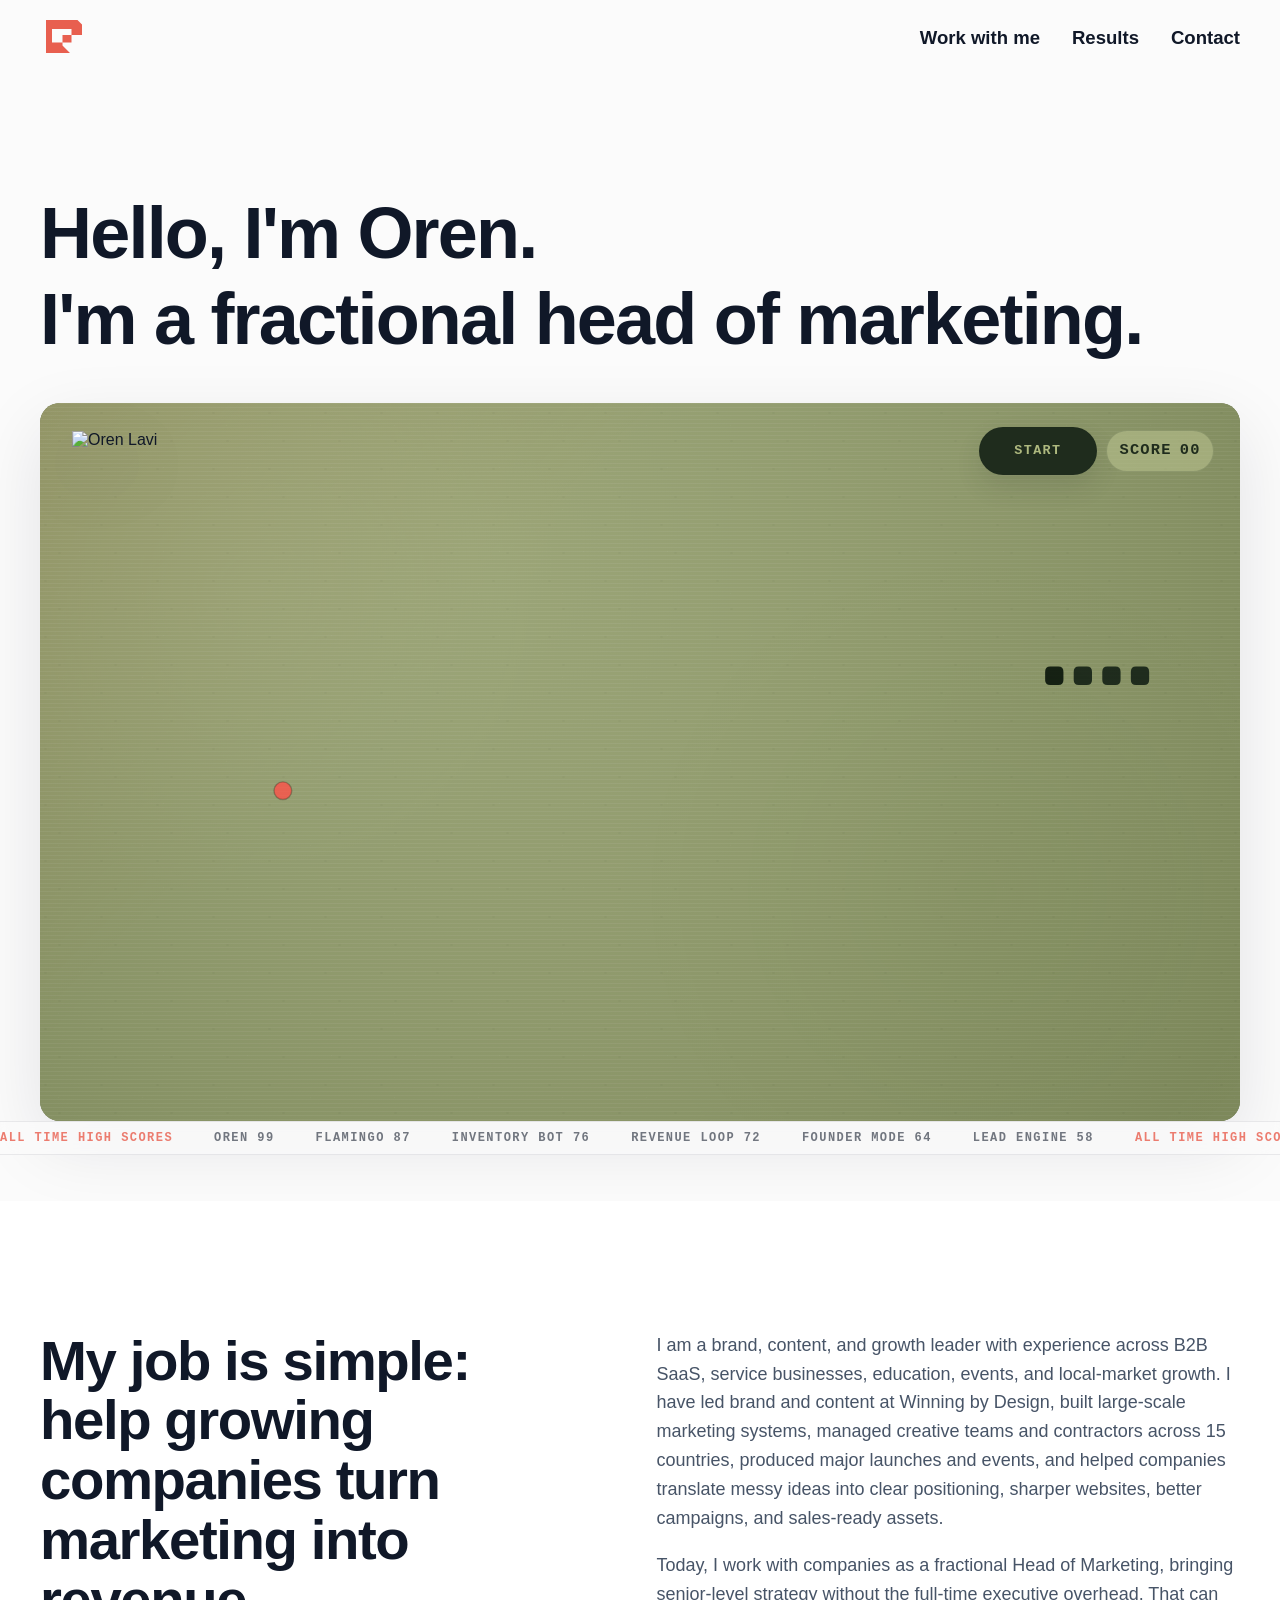
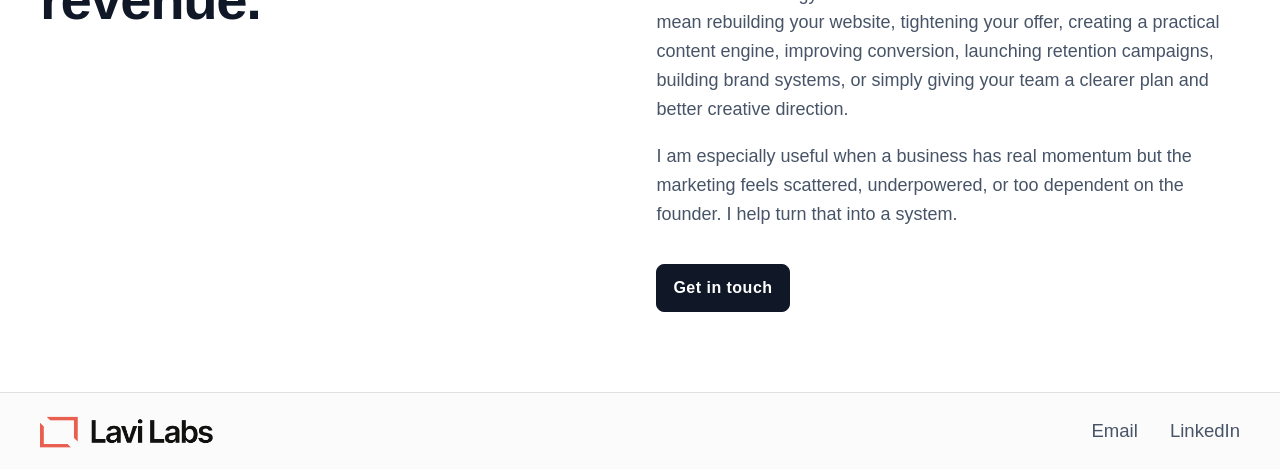
==== index.html @ 935f81b5 "Launch Lavi Labs personal site" ====
<!doctype html>
<html lang="en">
<head>
  <meta charset="utf-8" />
  <meta name="viewport" content="width=device-width, initial-scale=1" />
  <title>Oren Lavi | Lavi Labs</title>
  <meta name="description" content="Fractional Head of Marketing for growing companies that need sharper positioning, better lead generation, useful automation, and senior marketing direction." />
  <meta name="theme-color" content="#fbfbfb" />
  <link rel="icon" href="assets/favicon.svg" type="image/svg+xml" />
  <link rel="preload" as="image" href="assets/lavi-labs-mark.svg" />
  <link rel="preload" as="image" href="assets/oren-portrait-cropped.png" />
  <link rel="stylesheet" href="styles.css" />
</head>
<body>
  <a class="skip-link" href="#main">Skip to main content</a>

  <header class="site-header" aria-label="Site header">
    <a class="brand" href="#top" aria-label="Lavi Labs home">
      <img src="assets/lavi-labs-mark.svg" alt="Lavi Labs" />
    </a>
    <nav class="site-nav" aria-label="Primary navigation">
      <a href="#work">Work with me</a>
      <a href="results.html">Results</a>
      <a href="contact.html">Contact</a>
    </nav>
  </header>

  <main id="main">
    <section class="hero" id="top" aria-labelledby="hero-title">
      <div class="hero-inner">
        <div class="hero-copy">
          <h1 id="hero-title">
            <span>Hello, I'm Oren.</span>
            <span>I'm a fractional head of marketing.</span>
          </h1>
        </div>

        <div class="hero-game-stage" data-hero-snake aria-label="Playable Snake hero background">
          <canvas class="hero-snake-canvas" data-hero-snake-canvas aria-label="Snake game background"></canvas>
          <img class="hero-portrait" src="assets/oren-portrait-cropped.png" alt="Oren Lavi" />
          <canvas class="hero-snake-ghost" data-hero-snake-ghost aria-hidden="true"></canvas>

          <div class="hero-hud">
            <button class="hero-start" type="button" data-hero-snake-start>Start</button>
            <div class="hero-score" aria-live="polite">
              Score <strong data-hero-snake-score>0</strong>
            </div>
          </div>
        </div>
      </div>

      <div class="hero-high-scores" aria-label="All time high scores">
        <div class="hero-high-score-track">
          <span>All time high scores</span>
          <span>Oren 99</span>
          <span>Flamingo 87</span>
          <span>Inventory Bot 76</span>
          <span>Revenue Loop 72</span>
          <span>Founder Mode 64</span>
          <span>Lead Engine 58</span>
          <span>All time high scores</span>
          <span>Oren 99</span>
          <span>Flamingo 87</span>
          <span>Inventory Bot 76</span>
          <span>Revenue Loop 72</span>
          <span>Founder Mode 64</span>
          <span>Lead Engine 58</span>
        </div>
      </div>
    </section>

    <section class="about" id="work" aria-labelledby="about-title">
      <div class="section-inner about-grid">
        <div>
          <h2 id="about-title">My job is simple: help growing companies turn marketing into revenue.</h2>
        </div>
        <div class="about-copy">
          <p>I am a brand, content, and growth leader with experience across B2B SaaS, service businesses, education, events, and local-market growth. I have led brand and content at Winning by Design, built large-scale marketing systems, managed creative teams and contractors across 15 countries, produced major launches and events, and helped companies translate messy ideas into clear positioning, sharper websites, better campaigns, and sales-ready assets.</p>
          <p>Today, I work with companies as a fractional Head of Marketing, bringing senior-level strategy without the full-time executive overhead. That can mean rebuilding your website, tightening your offer, creating a practical content engine, improving conversion, launching retention campaigns, building brand systems, or simply giving your team a clearer plan and better creative direction.</p>
          <p>I am especially useful when a business has real momentum but the marketing feels scattered, underpowered, or too dependent on the founder. I help turn that into a system.</p>
          <a class="button" href="mailto:hello@lavilabs.com">Get in touch</a>
        </div>
      </div>
    </section>
  </main>

  <footer class="site-footer" id="contact">
    <div class="footer-inner">
      <a class="footer-mark" href="#top" aria-label="Back to top">
        <img src="assets/lavi-labs-logo.png" alt="Lavi Labs" />
      </a>
      <nav aria-label="Footer navigation">
        <a href="mailto:hello@lavilabs.com">Email</a>
        <a href="https://www.linkedin.com/" rel="noreferrer">LinkedIn</a>
      </nav>
    </div>
  </footer>

  <script src="snake.js"></script>
</body>
</html>
---- styles.css ----
:root {
  --ink: #101828;
  --muted: #475467;
  --paper: #fbfbfb;
  --white: #ffffff;
  --coral: #e85f4f;
  --line: rgba(16, 24, 40, 0.12);
  --lcd: #8f9a67;
  --lcd-light: #aeb97f;
  --lcd-dark: #1f2c1d;
  --font: Inter, "Avenir Next", "Helvetica Neue", Arial, sans-serif;
  --mono: "JetBrains Mono", "SFMono-Regular", Consolas, monospace;
  --radius: 20px;
  --ease: cubic-bezier(0.16, 1, 0.3, 1);
}

* {
  box-sizing: border-box;
}

html {
  scroll-behavior: smooth;
}

body {
  margin: 0;
  background: var(--paper);
  color: var(--ink);
  font-family: var(--font);
  overflow-x: hidden;
}

img {
  display: block;
  max-width: 100%;
}

a {
  color: inherit;
  text-decoration: none;
}

button {
  font: inherit;
}

a:focus-visible,
button:focus-visible {
  outline: 3px solid var(--coral);
  outline-offset: 4px;
}

.skip-link {
  position: fixed;
  left: 1rem;
  top: 1rem;
  z-index: 99;
  padding: 0.7rem 0.9rem;
  color: var(--white);
  background: var(--ink);
  border-radius: 999px;
  transform: translateY(-160%);
}

.skip-link:focus {
  transform: translateY(0);
}

.site-header,
.footer-inner,
.section-inner,
.hero-inner {
  width: min(1200px, calc(100% - 2rem));
  margin: 0 auto;
}

.site-header {
  position: sticky;
  top: 0;
  z-index: 20;
  display: flex;
  align-items: center;
  justify-content: space-between;
  min-height: 76px;
  padding: 0.9rem 0;
  background: rgba(251, 251, 251, 0.9);
  backdrop-filter: blur(16px);
}

.brand,
.footer-mark {
  display: block;
  width: clamp(138px, 16vw, 174px);
}

.brand {
  width: clamp(34px, 4vw, 48px);
}

.brand img,
.footer-mark img {
  width: 100%;
}

.site-nav,
.site-footer nav {
  display: flex;
  gap: clamp(1rem, 3vw, 2rem);
  align-items: center;
}

.site-nav a,
.site-footer a {
  color: var(--ink);
  font-size: clamp(0.9rem, 1.45vw, 1.2rem);
  font-weight: 650;
  line-height: 1.2;
}

.site-nav a:hover,
.site-footer a:hover {
  color: var(--coral);
}

.hero {
  position: relative;
  min-height: 1124px;
  padding: 44px 0 46px;
  overflow: hidden;
}

.hero-inner {
  position: relative;
  min-height: 1000px;
}

.hero-copy {
  position: relative;
  z-index: 3;
  max-width: 1180px;
  padding-top: clamp(2rem, 5.4vw, 4.9rem);
}

h1,
h2,
h3,
p {
  margin-top: 0;
}

h1 {
  max-width: 1180px;
  margin-bottom: 0;
  color: var(--ink);
  font-size: clamp(3.1rem, 5.75vw, 4.5rem);
  font-weight: 650;
  letter-spacing: -0.025em;
  line-height: 1.2;
}

h1 span {
  display: block;
}

h2 {
  max-width: 800px;
  margin-bottom: 1.5rem;
  color: var(--ink);
  font-size: clamp(2.1rem, 4.4vw, 4.1rem);
  font-weight: 650;
  letter-spacing: -0.025em;
  line-height: 1.06;
}

h3 {
  margin-bottom: 0.7rem;
  color: var(--ink);
  font-size: clamp(1.35rem, 2vw, 1.9rem);
  line-height: 1.08;
}

p {
  color: var(--muted);
  font-size: 1.125rem;
  line-height: 1.6;
}

.hero-game-stage {
  position: absolute;
  left: 0;
  right: 0;
  top: 282px;
  min-height: 718px;
  overflow: hidden;
  border-radius: var(--radius);
  background: var(--lcd);
  box-shadow:
    inset 0 0 0 1px rgba(31, 44, 29, 0.22),
    inset 0 0 48px rgba(31, 44, 29, 0.12),
    0 24px 70px rgba(16, 24, 40, 0.1);
  touch-action: none;
}

.hero-game-stage::before {
  content: "";
  position: absolute;
  inset: 0;
  z-index: 3;
  pointer-events: none;
  background:
    linear-gradient(180deg, rgba(255, 255, 255, 0.045) 1px, transparent 1px),
    radial-gradient(circle at 18% 26%, rgba(255, 255, 255, 0.11), transparent 28%),
    radial-gradient(circle at 78% 68%, rgba(31, 44, 29, 0.1), transparent 34%),
    linear-gradient(135deg, rgba(232, 95, 79, 0.2), transparent 35%);
  background-size: 100% 4px, 100% 100%, 100% 100%, 100% 100%;
  mix-blend-mode: soft-light;
  opacity: 0.78;
}

.hero-snake-canvas,
.hero-snake-ghost {
  position: absolute;
  inset: 0;
  width: 100%;
  height: 100%;
  image-rendering: pixelated;
  image-rendering: crisp-edges;
}

.hero-snake-canvas {
  z-index: 2;
}

.hero-snake-ghost {
  z-index: 5;
  pointer-events: none;
  mix-blend-mode: multiply;
}

.hero-portrait {
  position: absolute;
  left: clamp(-0.4rem, 2.6vw, 2rem);
  bottom: 0;
  z-index: 4;
  width: auto;
  height: min(690px, calc(100% - 28px));
  max-width: min(620px, 51vw);
  object-fit: contain;
  object-position: bottom center;
  filter: drop-shadow(0 24px 40px rgba(16, 24, 40, 0.22));
  pointer-events: none;
}

.hero-hud {
  position: absolute;
  right: clamp(1rem, 2.4vw, 1.6rem);
  top: clamp(1rem, 2.4vw, 1.5rem);
  z-index: 6;
  display: flex;
  align-items: center;
  gap: 0.55rem;
}

.hero-score {
  display: inline-flex;
  align-items: center;
  gap: 0.5rem;
  min-height: 42px;
  padding: 0.58rem 0.8rem;
  color: var(--lcd-dark);
  background: rgba(184, 194, 142, 0.58);
  border: 1px solid rgba(31, 44, 29, 0.18);
  border-radius: 999px;
  font-family: var(--mono);
  font-size: clamp(0.78rem, 1.2vw, 0.96rem);
  font-weight: 800;
  letter-spacing: 0.08em;
  line-height: 1;
  text-transform: uppercase;
}

.hero-score strong {
  min-width: 2ch;
  color: var(--lcd-dark);
  font: inherit;
  text-align: right;
}

.hero-start {
  min-width: 118px;
  min-height: 48px;
  padding: 0.74rem 1.1rem;
  color: var(--lcd-light);
  background: var(--lcd-dark);
  border: 1px solid rgba(31, 44, 29, 0.62);
  border-radius: 999px;
  box-shadow: 0 12px 26px rgba(31, 44, 29, 0.12);
  cursor: pointer;
  font-family: var(--mono);
  font-size: 0.84rem;
  font-weight: 900;
  letter-spacing: 0.1em;
  text-transform: uppercase;
  transition: opacity 160ms var(--ease), transform 160ms var(--ease), background 160ms var(--ease);
}

.hero-start:hover {
  color: var(--lcd-dark);
  background: rgba(255, 255, 255, 0.62);
  transform: translateY(-1px);
}

.hero-game-stage.is-running .hero-start {
  opacity: 0;
  pointer-events: none;
  transform: translateY(6px);
}

.hero-high-scores {
  position: relative;
  z-index: 3;
  left: 50%;
  width: 100vw;
  min-height: 34px;
  overflow: hidden;
  display: flex;
  align-items: center;
  margin-top: 0;
  color: rgba(16, 24, 40, 0.58);
  background: rgba(251, 251, 251, 0.74);
  border-top: 1px solid rgba(16, 24, 40, 0.08);
  border-bottom: 1px solid rgba(16, 24, 40, 0.08);
  transform: translateX(-50%);
  backdrop-filter: blur(12px);
  pointer-events: none;
}

.hero-high-score-track {
  display: flex;
  align-items: center;
  gap: clamp(1.25rem, 3.2vw, 2.7rem);
  width: max-content;
  padding: 0.58rem 0;
  white-space: nowrap;
  animation: high-score-scroll 34s linear infinite;
}

.hero-high-score-track span {
  font-family: var(--mono);
  font-size: clamp(0.62rem, 0.94vw, 0.76rem);
  font-weight: 800;
  letter-spacing: 0.12em;
  line-height: 1;
  text-transform: uppercase;
}

.hero-high-score-track span:first-child,
.hero-high-score-track span:nth-child(8) {
  color: rgba(232, 95, 79, 0.82);
}

@keyframes high-score-scroll {
  from {
    transform: translateX(0);
  }

  to {
    transform: translateX(-50%);
  }
}

.about {
  padding: 130px 0 80px;
  background: var(--white);
}

.about-grid {
  display: grid;
  grid-template-columns: minmax(0, 0.65fr) minmax(360px, 0.72fr);
  gap: clamp(2rem, 7vw, 6rem);
  align-items: start;
}

.kicker {
  margin-bottom: 0.8rem;
  color: var(--coral);
  font-family: var(--mono);
  font-size: 0.78rem;
  font-weight: 800;
  letter-spacing: 0.12em;
  line-height: 1.3;
  text-transform: uppercase;
}

.about-copy {
  max-width: 680px;
}

.about-copy p {
  margin-bottom: 1.15rem;
}

.button {
  display: inline-flex;
  align-items: center;
  justify-content: center;
  min-height: 48px;
  margin-top: 1.1rem;
  padding: 0.78rem 1rem;
  color: var(--white);
  background: var(--ink);
  border: 1px solid var(--ink);
  border-radius: 8px;
  font-weight: 650;
  letter-spacing: 0.03em;
  transition: transform 180ms var(--ease), background 180ms var(--ease);
}

.button:hover {
  background: var(--coral);
  transform: translateY(-2px);
}

.contact-page {
  min-height: calc(100svh - 122px);
  padding: clamp(5.5rem, 8.5vw, 8.4rem) 0 clamp(5rem, 8vw, 7rem);
  background: var(--paper);
}

.contact-page .section-inner {
  width: min(1870px, calc(100% - clamp(2rem, 7.5vw, 9.5rem)));
}

.contact-page h1 {
  max-width: 1600px;
  margin-bottom: clamp(2.6rem, 6vw, 5rem);
  font-size: clamp(4.2rem, 8vw, 7.1rem);
  line-height: 0.98;
}

.contact-intro {
  max-width: 1580px;
  margin-bottom: clamp(2rem, 4vw, 3.5rem);
}

.contact-intro p {
  max-width: 1580px;
  margin-bottom: 1.2rem;
  color: #344054;
  font-size: clamp(1.14rem, 1.65vw, 1.45rem);
  line-height: 1.52;
}

.contact-intro a {
  display: inline-flex;
  align-items: flex-start;
  margin-top: 0.65rem;
  color: var(--ink);
  border-bottom: 2px solid rgba(16, 24, 40, 0.12);
  font-size: clamp(1.1rem, 1.7vw, 1.45rem);
  font-weight: 650;
  line-height: 1.25;
}

.contact-intro a::before {
  content: "→";
  flex: 0 0 auto;
  margin-right: 0.12rem;
}

.contact-form {
  display: grid;
  gap: clamp(1.5rem, 3vw, 2.1rem);
  width: 100%;
}

.contact-form label {
  display: grid;
  gap: 0.65rem;
}

.contact-form span {
  color: #344054;
  font-size: clamp(1.14rem, 1.55vw, 1.36rem);
  font-weight: 750;
  line-height: 1.2;
}

.contact-form input,
.contact-form textarea {
  width: 100%;
  min-height: 60px;
  padding: 0.8rem 0.9rem;
  color: var(--ink);
  background: rgba(255, 255, 255, 0.68);
  border: 1px solid rgba(16, 24, 40, 0.22);
  border-radius: 0;
  box-shadow: inset 0 1px 0 rgba(16, 24, 40, 0.04);
  font-size: 1.05rem;
}

.contact-form textarea {
  min-height: 140px;
  resize: vertical;
}

.contact-submit {
  justify-self: start;
  min-height: 58px;
  padding: 0.78rem 1.1rem;
  color: var(--white);
  background: var(--coral);
  border: 1px solid var(--coral);
  border-radius: 0;
  cursor: pointer;
  font-size: clamp(1.1rem, 1.55vw, 1.35rem);
  font-weight: 650;
  line-height: 1;
  transition: background 180ms var(--ease), transform 180ms var(--ease);
}

.contact-submit:hover {
  background: var(--ink);
  border-color: var(--ink);
  transform: translateY(-1px);
}

.results {
  padding: 100px 0 120px;
  background: var(--paper);
}

.results-page {
  min-height: calc(100svh - 122px);
  padding-top: clamp(5rem, 10vw, 8rem);
}

.results-page h1 {
  max-width: 920px;
  margin-bottom: 2.4rem;
}

.result-grid {
  display: grid;
  grid-template-columns: repeat(3, 1fr);
  gap: 1px;
  margin-top: 2.2rem;
  background: var(--line);
  border: 1px solid var(--line);
  border-radius: 14px;
  overflow: hidden;
}

.result-grid article {
  min-height: 260px;
  display: grid;
  align-content: end;
  padding: clamp(1rem, 2.2vw, 1.4rem);
  background: var(--white);
}

.result-grid span {
  margin-bottom: auto;
  color: var(--coral);
  font-family: var(--mono);
  font-size: 0.76rem;
  font-weight: 800;
  letter-spacing: 0.12em;
}

.result-grid p {
  margin-bottom: 0;
  font-size: 1rem;
}

.site-footer {
  padding: 15px 0;
  background: var(--paper);
  border-top: 1px solid var(--line);
}

.footer-inner {
  display: flex;
  min-height: 46px;
  align-items: center;
  justify-content: space-between;
}

.site-footer a {
  color: var(--muted);
  font-weight: 450;
}

@media (max-width: 1080px) {
  .hero {
    min-height: auto;
    padding-bottom: 32px;
  }

  .hero-inner {
    min-height: auto;
    display: grid;
    gap: 2rem;
  }

  .hero-game-stage {
    position: relative;
    top: auto;
    min-height: 760px;
    margin-top: 0.2rem;
  }

  .hero-portrait {
    left: clamp(-2rem, -4vw, -0.6rem);
    height: min(575px, 76%);
    max-width: min(520px, 64vw);
  }

  .hero-high-scores {
    margin-top: 0.8rem;
  }

  .about-grid,
  .result-grid {
    grid-template-columns: 1fr;
  }
}

@media (max-width: 720px) {
  .site-header,
  .footer-inner,
  .section-inner,
  .hero-inner {
    width: min(100% - 1.5rem, 1200px);
  }

  .site-header {
    min-height: 68px;
  }

  .brand {
    width: 36px;
  }

  .footer-mark {
    width: 142px;
  }

  .site-nav {
    gap: 1rem;
  }

  .site-nav a {
    font-size: 0.84rem;
  }

  .site-nav a:nth-child(1) {
    display: none;
  }

  h1 {
    font-size: clamp(2.45rem, 12.6vw, 4rem);
    line-height: 1.05;
  }

  h2 {
    font-size: clamp(2rem, 9.5vw, 3.1rem);
  }

  p {
    font-size: 1rem;
  }

  .hero-copy {
    padding-top: 2rem;
  }

  .hero-game-stage {
    min-height: 690px;
    border-radius: 16px;
    margin-top: 0;
  }

  .hero-portrait {
    left: clamp(-5.5rem, -18vw, -2rem);
    height: min(490px, 71%);
    max-width: 86vw;
  }

  .hero-score {
    min-height: 36px;
    padding: 0.5rem 0.66rem;
    font-size: 0.7rem;
  }

  .hero-start {
    min-width: 86px;
    min-height: 36px;
    padding: 0.58rem 0.7rem;
    font-size: 0.72rem;
  }

  .about {
    padding: 78px 0 60px;
  }

  .contact-page {
    padding: 4.4rem 0 5rem;
  }

  .contact-page h1 {
    margin-bottom: 2.4rem;
    font-size: clamp(3.2rem, 17vw, 4.8rem);
  }

  .contact-form input,
  .contact-form textarea {
    min-height: 54px;
  }

  .results {
    padding: 72px 0 90px;
  }

  .result-grid article {
    min-height: 210px;
  }

  .site-footer nav {
    gap: 1rem;
  }
}
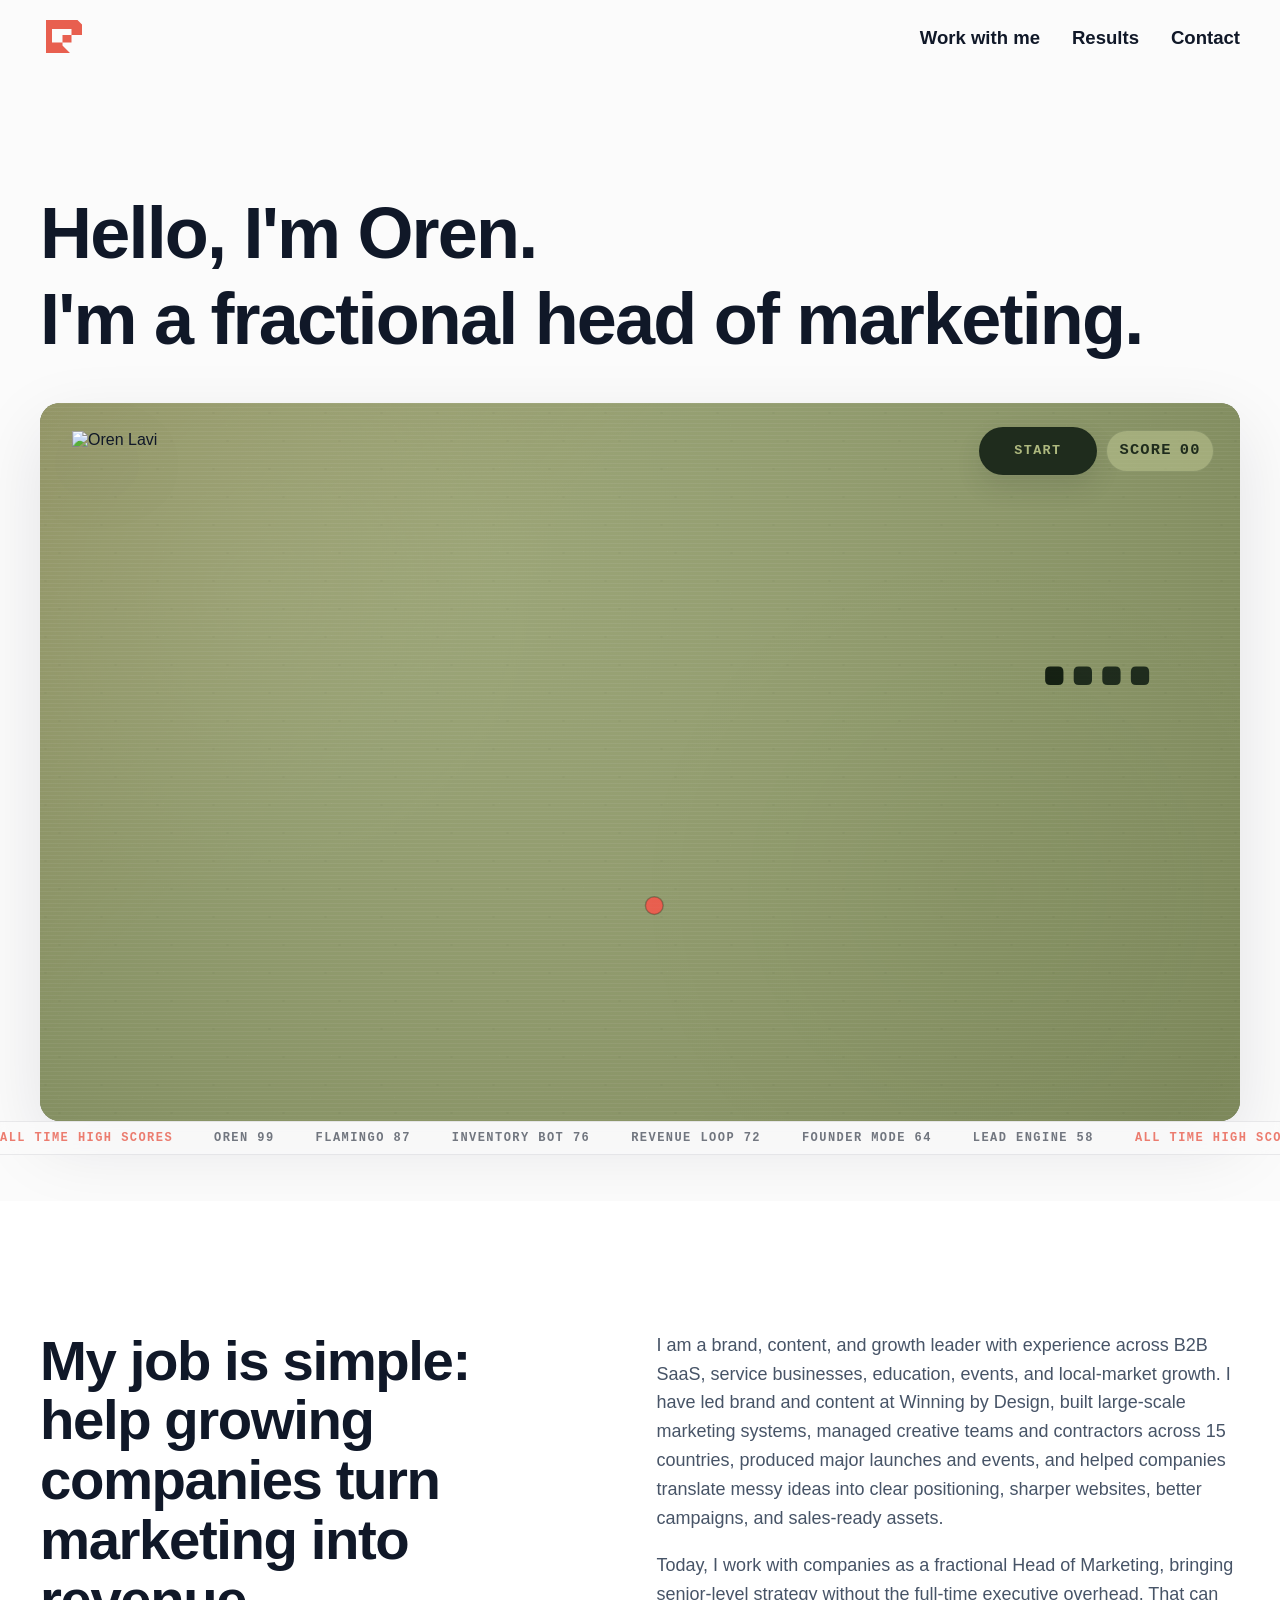
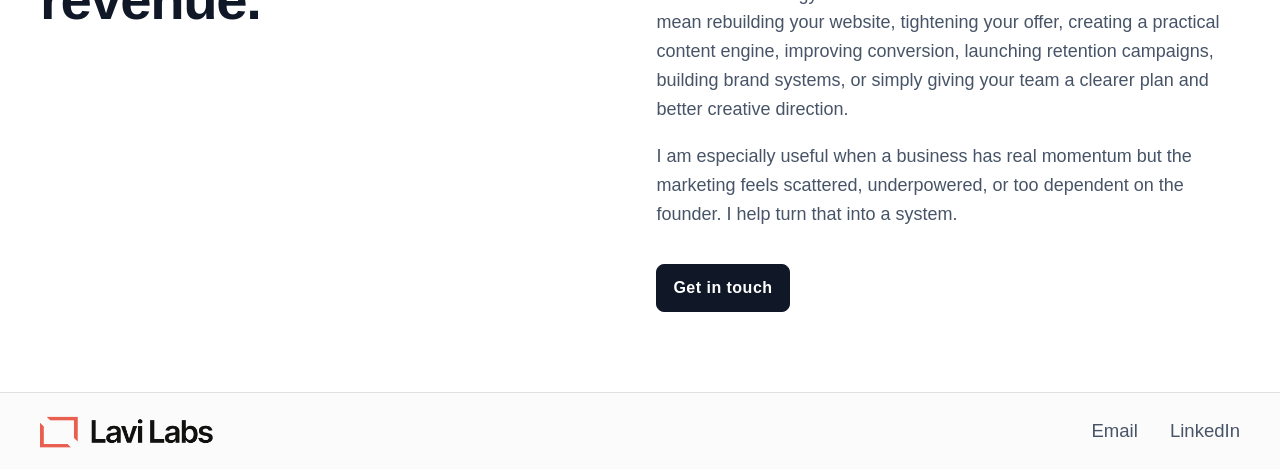
==== commit 5b516bff: "Switch site domain to lavilabs.co" ====
--- a/index.html
+++ b/index.html
@@ -78,7 +78,7 @@
           <p>I am a brand, content, and growth leader with experience across B2B SaaS, service businesses, education, events, and local-market growth. I have led brand and content at Winning by Design, built large-scale marketing systems, managed creative teams and contractors across 15 countries, produced major launches and events, and helped companies translate messy ideas into clear positioning, sharper websites, better campaigns, and sales-ready assets.</p>
           <p>Today, I work with companies as a fractional Head of Marketing, bringing senior-level strategy without the full-time executive overhead. That can mean rebuilding your website, tightening your offer, creating a practical content engine, improving conversion, launching retention campaigns, building brand systems, or simply giving your team a clearer plan and better creative direction.</p>
           <p>I am especially useful when a business has real momentum but the marketing feels scattered, underpowered, or too dependent on the founder. I help turn that into a system.</p>
-          <a class="button" href="mailto:hello@lavilabs.com">Get in touch</a>
+          <a class="button" href="mailto:hello@lavilabs.co">Get in touch</a>
         </div>
       </div>
     </section>
@@ -90,7 +90,7 @@
         <img src="assets/lavi-labs-logo.png" alt="Lavi Labs" />
       </a>
       <nav aria-label="Footer navigation">
-        <a href="mailto:hello@lavilabs.com">Email</a>
+        <a href="mailto:hello@lavilabs.co">Email</a>
         <a href="https://www.linkedin.com/" rel="noreferrer">LinkedIn</a>
       </nav>
     </div>
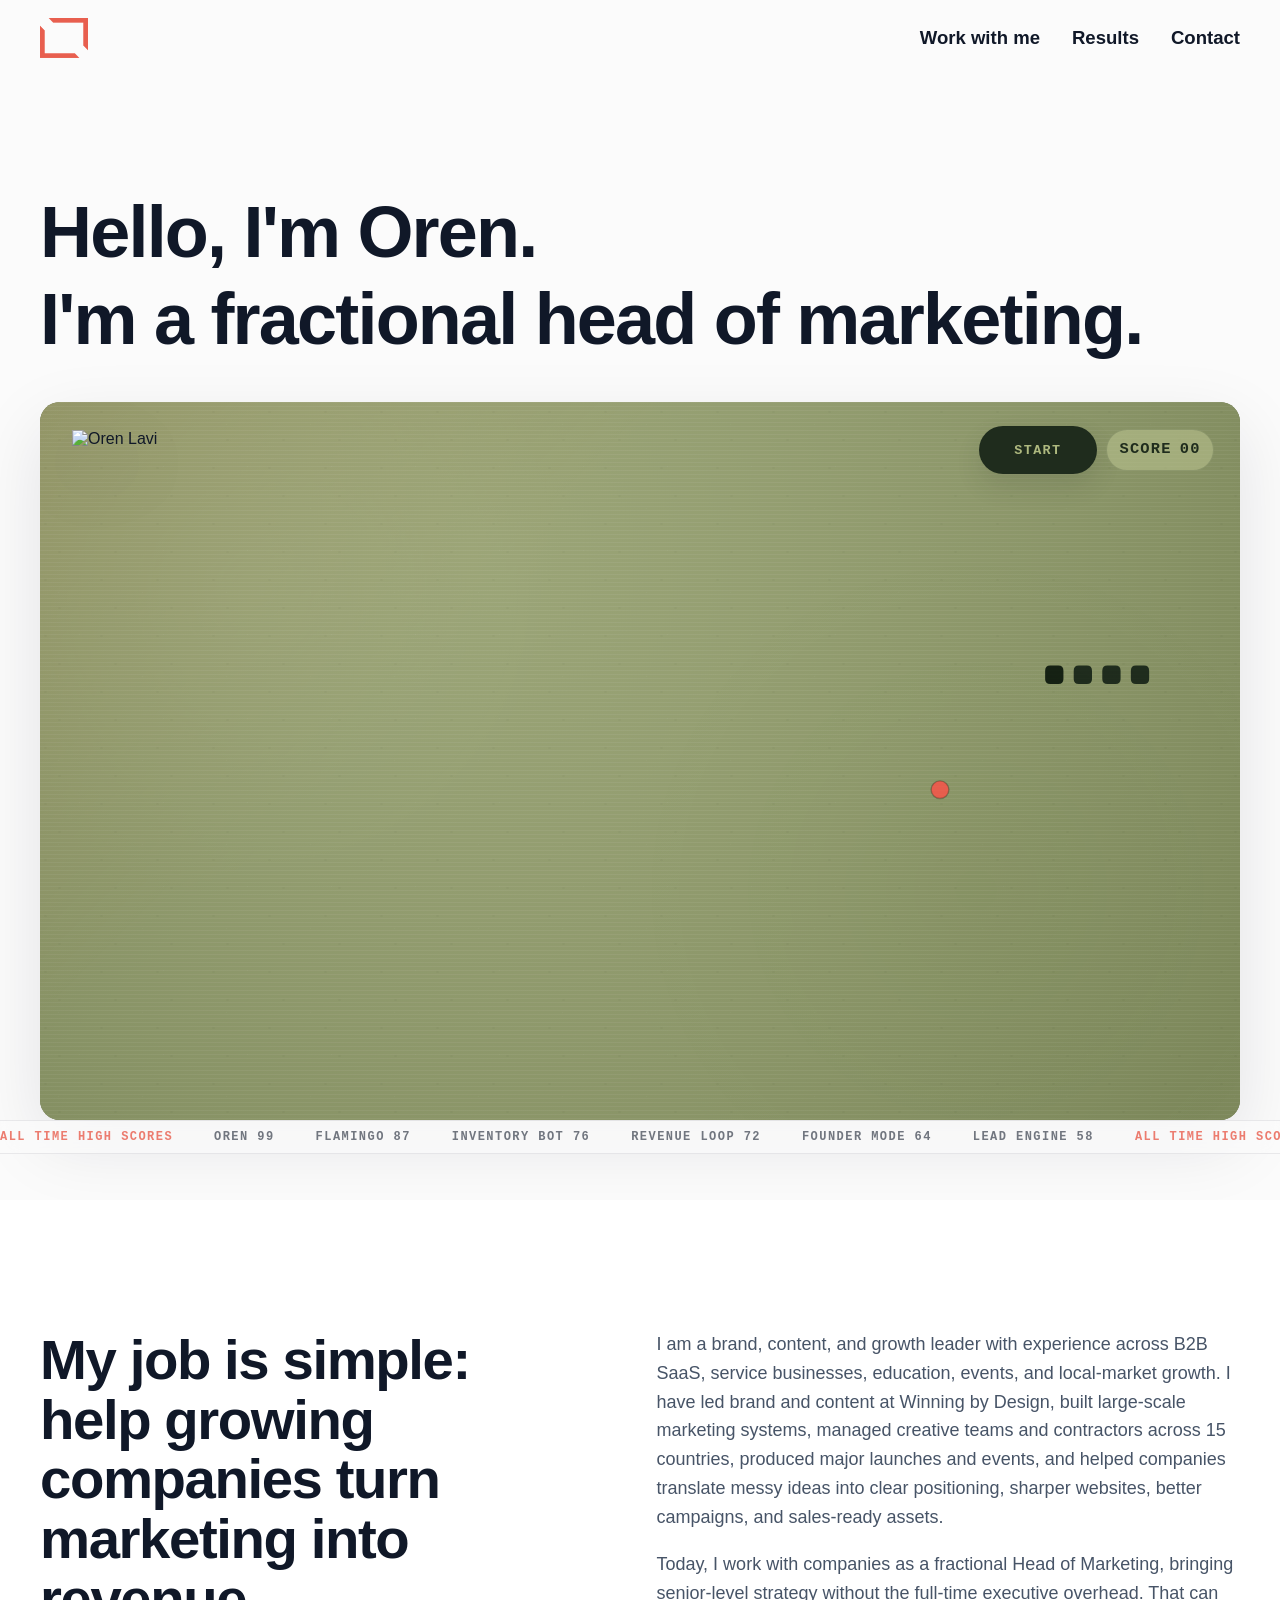
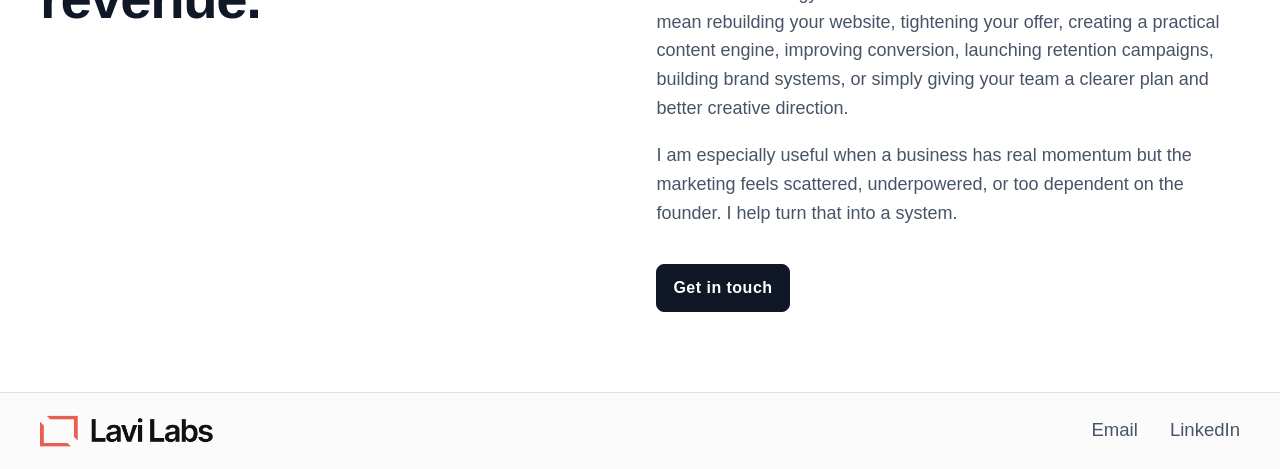
==== commit d288dc81: "Replace header logo mark" ====
--- a/index.html
+++ b/index.html
@@ -7,7 +7,7 @@
   <meta name="description" content="Fractional Head of Marketing for growing companies that need sharper positioning, better lead generation, useful automation, and senior marketing direction." />
   <meta name="theme-color" content="#fbfbfb" />
   <link rel="icon" href="assets/favicon.svg" type="image/svg+xml" />
-  <link rel="preload" as="image" href="assets/lavi-labs-mark.svg" />
+  <link rel="preload" as="image" href="assets/group-7.png" />
   <link rel="preload" as="image" href="assets/oren-portrait-cropped.png" />
   <link rel="stylesheet" href="styles.css" />
 </head>
@@ -16,7 +16,7 @@
 
   <header class="site-header" aria-label="Site header">
     <a class="brand" href="#top" aria-label="Lavi Labs home">
-      <img src="assets/lavi-labs-mark.svg" alt="Lavi Labs" />
+      <img src="assets/group-7.png" alt="Lavi Labs" />
     </a>
     <nav class="site-nav" aria-label="Primary navigation">
       <a href="#work">Work with me</a>
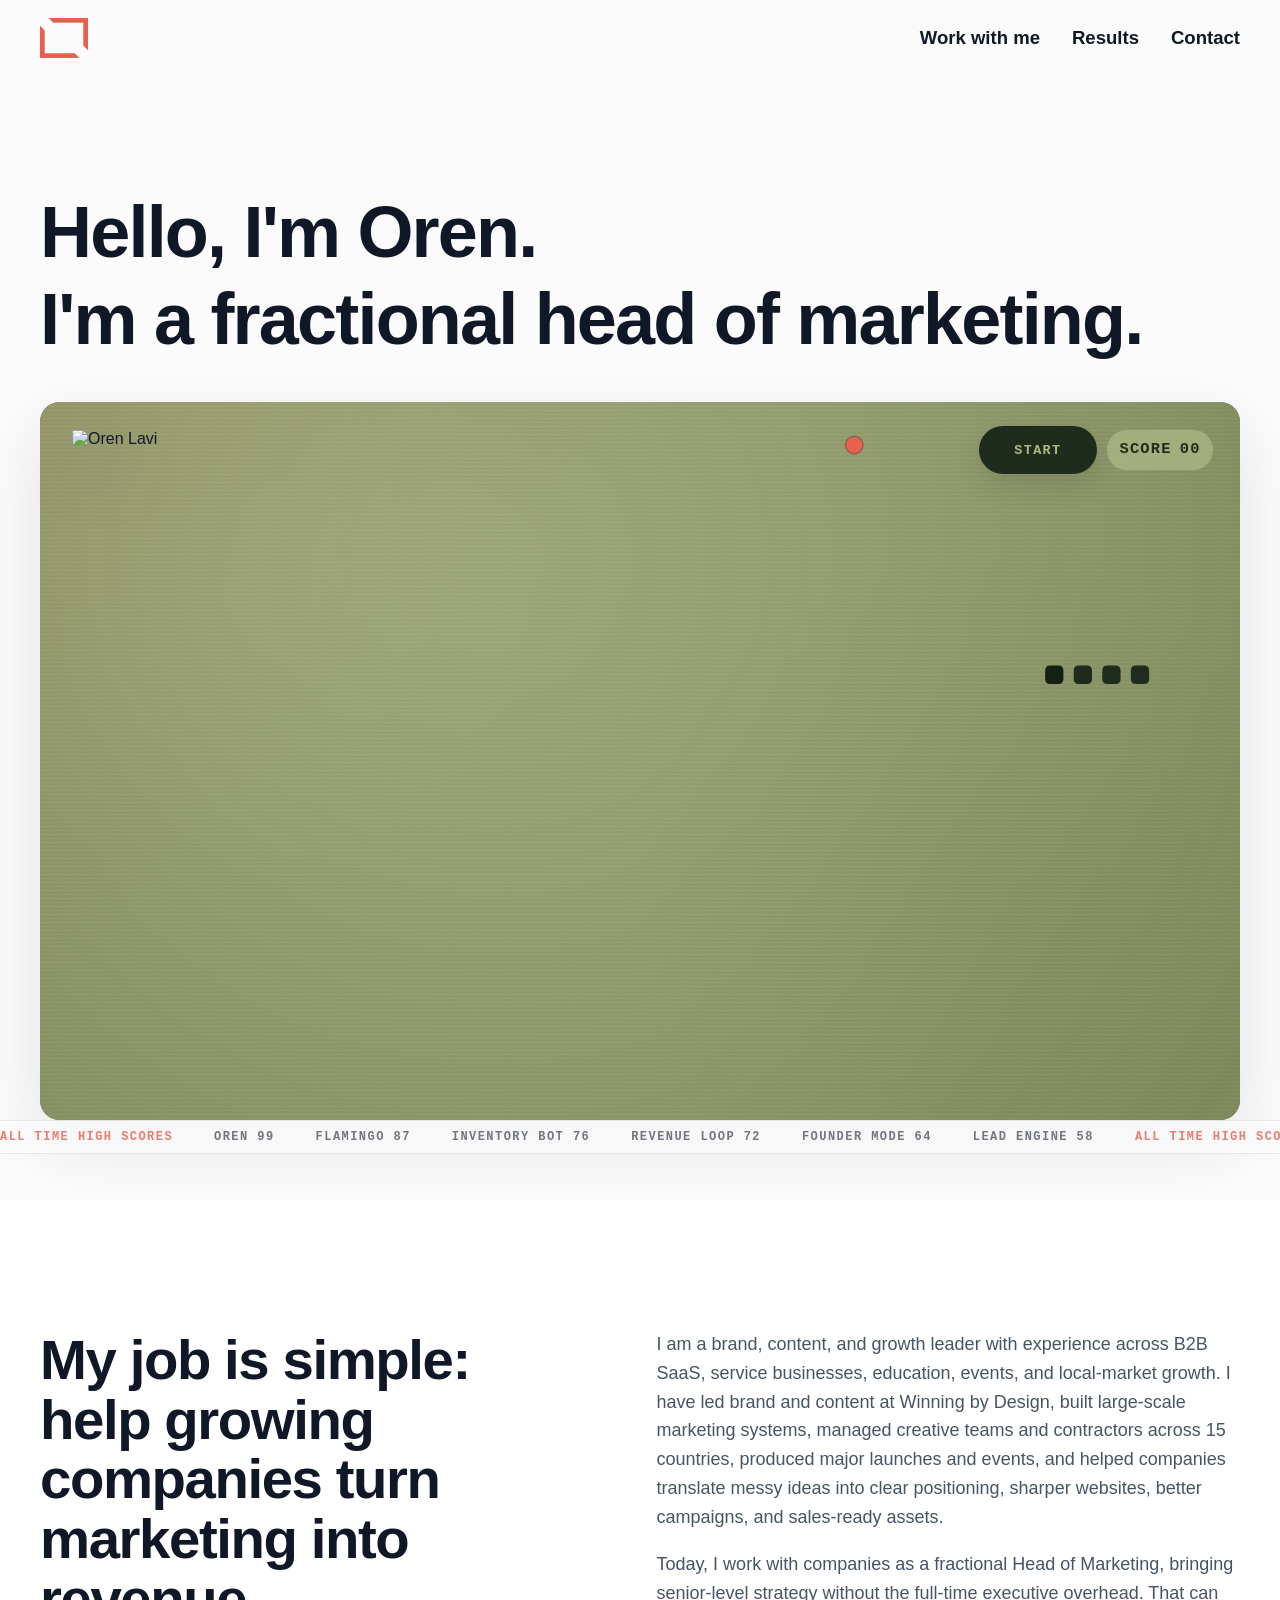
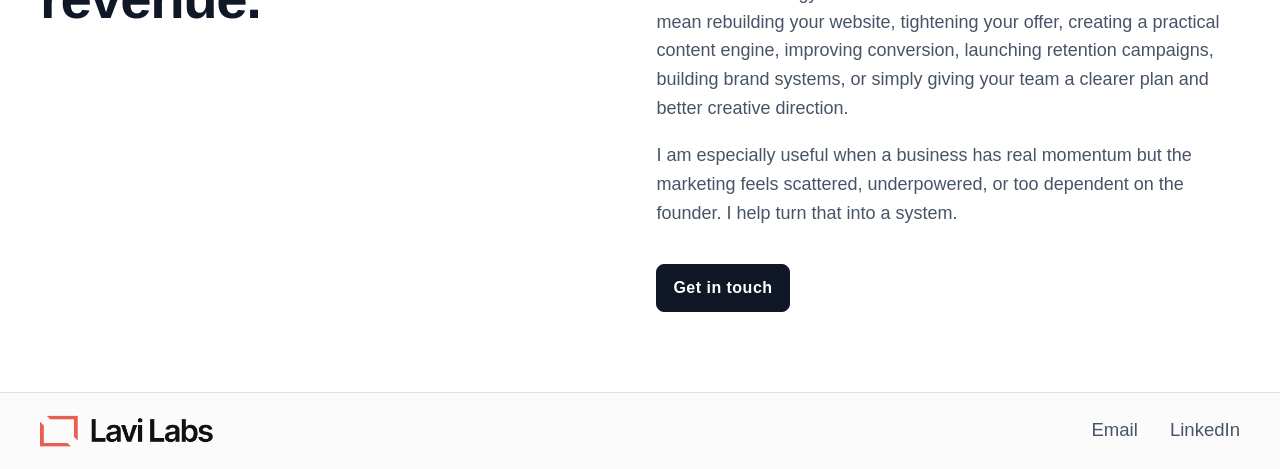
==== commit 44356fa5: "Use header mark as favicon" ====
--- a/index.html
+++ b/index.html
@@ -6,7 +6,7 @@
   <title>Oren Lavi | Lavi Labs</title>
   <meta name="description" content="Fractional Head of Marketing for growing companies that need sharper positioning, better lead generation, useful automation, and senior marketing direction." />
   <meta name="theme-color" content="#fbfbfb" />
-  <link rel="icon" href="assets/favicon.svg" type="image/svg+xml" />
+  <link rel="icon" href="assets/group-7.png" type="image/png" />
   <link rel="preload" as="image" href="assets/group-7.png" />
   <link rel="preload" as="image" href="assets/oren-portrait-cropped.png" />
   <link rel="stylesheet" href="styles.css" />
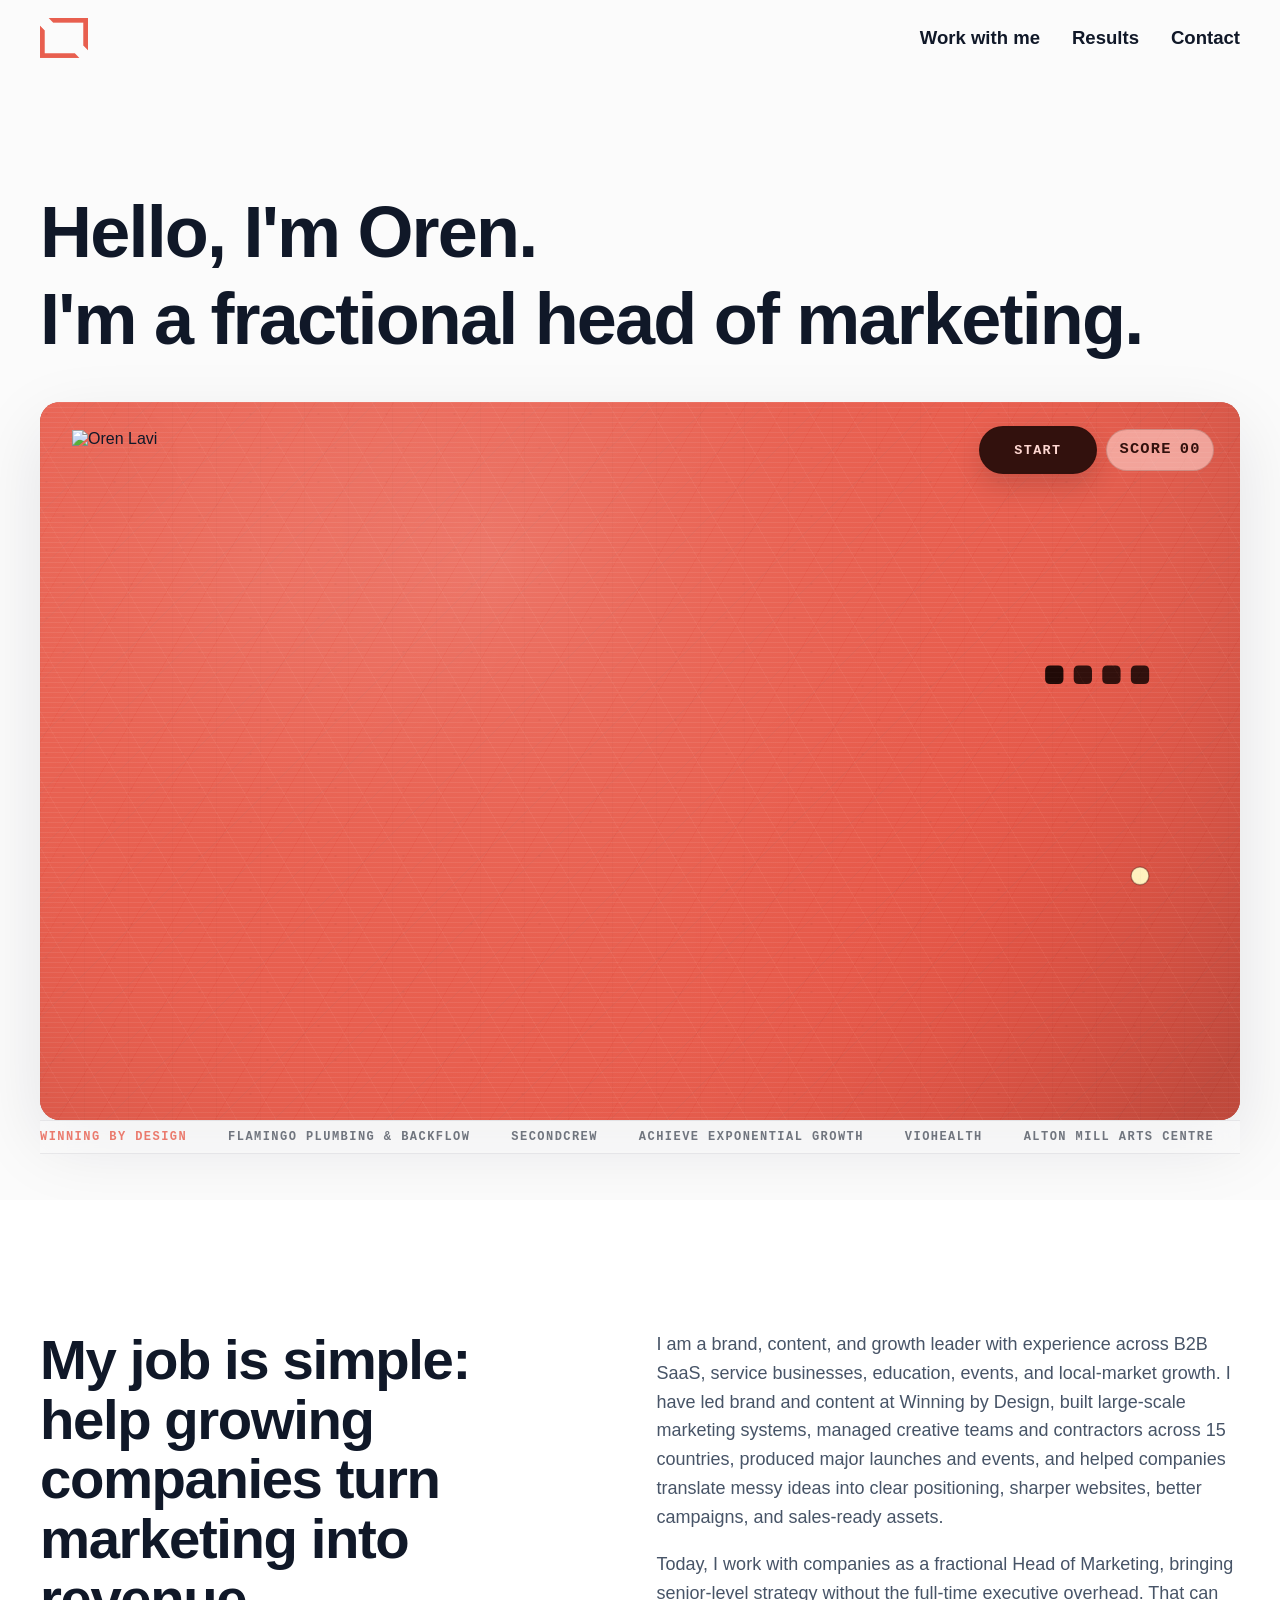
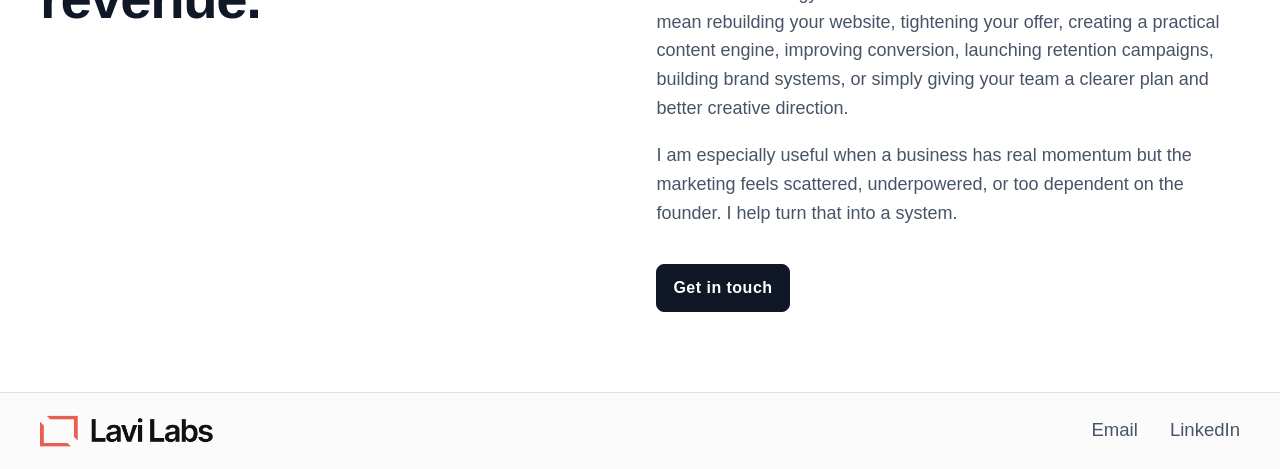
==== commit 7f9de8bb: "Refresh hero game styling and company marquee" ====
--- a/index.html
+++ b/index.html
@@ -49,22 +49,22 @@
         </div>
       </div>
 
-      <div class="hero-high-scores" aria-label="All time high scores">
+      <div class="hero-high-scores" aria-label="Companies Oren has worked with">
         <div class="hero-high-score-track">
-          <span>All time high scores</span>
-          <span>Oren 99</span>
-          <span>Flamingo 87</span>
-          <span>Inventory Bot 76</span>
-          <span>Revenue Loop 72</span>
-          <span>Founder Mode 64</span>
-          <span>Lead Engine 58</span>
-          <span>All time high scores</span>
-          <span>Oren 99</span>
-          <span>Flamingo 87</span>
-          <span>Inventory Bot 76</span>
-          <span>Revenue Loop 72</span>
-          <span>Founder Mode 64</span>
-          <span>Lead Engine 58</span>
+          <span>Winning by Design</span>
+          <span>Flamingo Plumbing &amp; Backflow</span>
+          <span>SecondCrew</span>
+          <span>Achieve Exponential Growth</span>
+          <span>VIOhealth</span>
+          <span>Alton Mill Arts Centre</span>
+          <span>NorthPort Heating and Air Conditioning</span>
+          <span>Winning by Design</span>
+          <span>Flamingo Plumbing &amp; Backflow</span>
+          <span>SecondCrew</span>
+          <span>Achieve Exponential Growth</span>
+          <span>VIOhealth</span>
+          <span>Alton Mill Arts Centre</span>
+          <span>NorthPort Heating and Air Conditioning</span>
         </div>
       </div>
     </section>
@@ -78,7 +78,7 @@
           <p>I am a brand, content, and growth leader with experience across B2B SaaS, service businesses, education, events, and local-market growth. I have led brand and content at Winning by Design, built large-scale marketing systems, managed creative teams and contractors across 15 countries, produced major launches and events, and helped companies translate messy ideas into clear positioning, sharper websites, better campaigns, and sales-ready assets.</p>
           <p>Today, I work with companies as a fractional Head of Marketing, bringing senior-level strategy without the full-time executive overhead. That can mean rebuilding your website, tightening your offer, creating a practical content engine, improving conversion, launching retention campaigns, building brand systems, or simply giving your team a clearer plan and better creative direction.</p>
           <p>I am especially useful when a business has real momentum but the marketing feels scattered, underpowered, or too dependent on the founder. I help turn that into a system.</p>
-          <a class="button" href="mailto:hello@lavilabs.co">Get in touch</a>
+          <a class="button" href="contact.html">Get in touch</a>
         </div>
       </div>
     </section>
--- a/styles.css
+++ b/styles.css
@@ -5,9 +5,9 @@
   --white: #ffffff;
   --coral: #e85f4f;
   --line: rgba(16, 24, 40, 0.12);
-  --lcd: #8f9a67;
-  --lcd-light: #aeb97f;
-  --lcd-dark: #1f2c1d;
+  --lcd: #e85f4f;
+  --lcd-light: #ffd8d2;
+  --lcd-dark: #32110d;
   --font: Inter, "Avenir Next", "Helvetica Neue", Arial, sans-serif;
   --mono: "JetBrains Mono", "SFMono-Regular", Consolas, monospace;
   --radius: 20px;
@@ -195,8 +195,9 @@
   border-radius: var(--radius);
   background: var(--lcd);
   box-shadow:
-    inset 0 0 0 1px rgba(31, 44, 29, 0.22),
-    inset 0 0 48px rgba(31, 44, 29, 0.12),
+    inset 0 0 0 1px rgba(50, 17, 13, 0.2),
+    inset 0 28px 70px rgba(255, 255, 255, 0.1),
+    inset 0 -42px 76px rgba(50, 17, 13, 0.12),
     0 24px 70px rgba(16, 24, 40, 0.1);
   touch-action: none;
 }
@@ -208,13 +209,27 @@
   z-index: 3;
   pointer-events: none;
   background:
-    linear-gradient(180deg, rgba(255, 255, 255, 0.045) 1px, transparent 1px),
-    radial-gradient(circle at 18% 26%, rgba(255, 255, 255, 0.11), transparent 28%),
-    radial-gradient(circle at 78% 68%, rgba(31, 44, 29, 0.1), transparent 34%),
-    linear-gradient(135deg, rgba(232, 95, 79, 0.2), transparent 35%);
-  background-size: 100% 4px, 100% 100%, 100% 100%, 100% 100%;
+    linear-gradient(145deg, rgba(255, 255, 255, 0.16), transparent 36%),
+    linear-gradient(325deg, rgba(50, 17, 13, 0.12), transparent 42%),
+    repeating-linear-gradient(60deg, rgba(255, 255, 255, 0.12) 0 1px, transparent 1px 34px),
+    repeating-linear-gradient(120deg, rgba(50, 17, 13, 0.11) 0 1px, transparent 1px 34px),
+    radial-gradient(circle at 18% 24%, rgba(255, 255, 255, 0.18), transparent 24%),
+    radial-gradient(circle at 82% 76%, rgba(50, 17, 13, 0.16), transparent 32%);
   mix-blend-mode: soft-light;
-  opacity: 0.78;
+  opacity: 0.86;
+}
+
+.hero-game-stage::after {
+  content: "";
+  position: absolute;
+  inset: 0;
+  z-index: 3;
+  pointer-events: none;
+  background:
+    linear-gradient(180deg, rgba(255, 255, 255, 0.05) 1px, transparent 1px),
+    linear-gradient(90deg, rgba(50, 17, 13, 0.045) 1px, transparent 1px);
+  background-size: 100% 5px, 44px 100%;
+  opacity: 0.44;
 }
 
 .hero-snake-canvas,
@@ -268,8 +283,8 @@
   min-height: 42px;
   padding: 0.58rem 0.8rem;
   color: var(--lcd-dark);
-  background: rgba(184, 194, 142, 0.58);
-  border: 1px solid rgba(31, 44, 29, 0.18);
+  background: rgba(255, 216, 210, 0.58);
+  border: 1px solid rgba(50, 17, 13, 0.18);
   border-radius: 999px;
   font-family: var(--mono);
   font-size: clamp(0.78rem, 1.2vw, 0.96rem);
@@ -292,9 +307,9 @@
   padding: 0.74rem 1.1rem;
   color: var(--lcd-light);
   background: var(--lcd-dark);
-  border: 1px solid rgba(31, 44, 29, 0.62);
+  border: 1px solid rgba(50, 17, 13, 0.62);
   border-radius: 999px;
-  box-shadow: 0 12px 26px rgba(31, 44, 29, 0.12);
+  box-shadow: 0 12px 26px rgba(50, 17, 13, 0.16);
   cursor: pointer;
   font-family: var(--mono);
   font-size: 0.84rem;
@@ -319,19 +334,19 @@
 .hero-high-scores {
   position: relative;
   z-index: 3;
-  left: 50%;
-  width: 100vw;
+  width: min(1200px, calc(100% - 2rem));
   min-height: 34px;
   overflow: hidden;
   display: flex;
   align-items: center;
-  margin-top: 0;
+  margin: 0 auto;
   color: rgba(16, 24, 40, 0.58);
-  background: rgba(251, 251, 251, 0.74);
+  background: rgba(251, 251, 251, 0.58);
   border-top: 1px solid rgba(16, 24, 40, 0.08);
   border-bottom: 1px solid rgba(16, 24, 40, 0.08);
-  transform: translateX(-50%);
   backdrop-filter: blur(12px);
+  mask-image: linear-gradient(90deg, transparent 0, #000 7%, #000 93%, transparent 100%);
+  -webkit-mask-image: linear-gradient(90deg, transparent 0, #000 7%, #000 93%, transparent 100%);
   pointer-events: none;
 }
 
@@ -342,7 +357,7 @@
   width: max-content;
   padding: 0.58rem 0;
   white-space: nowrap;
-  animation: high-score-scroll 34s linear infinite;
+  animation: high-score-scroll 42s linear infinite;
 }
 
 .hero-high-score-track span {
@@ -354,8 +369,7 @@
   text-transform: uppercase;
 }
 
-.hero-high-score-track span:first-child,
-.hero-high-score-track span:nth-child(8) {
+.hero-high-score-track span:nth-child(7n + 1) {
   color: rgba(232, 95, 79, 0.82);
 }
 
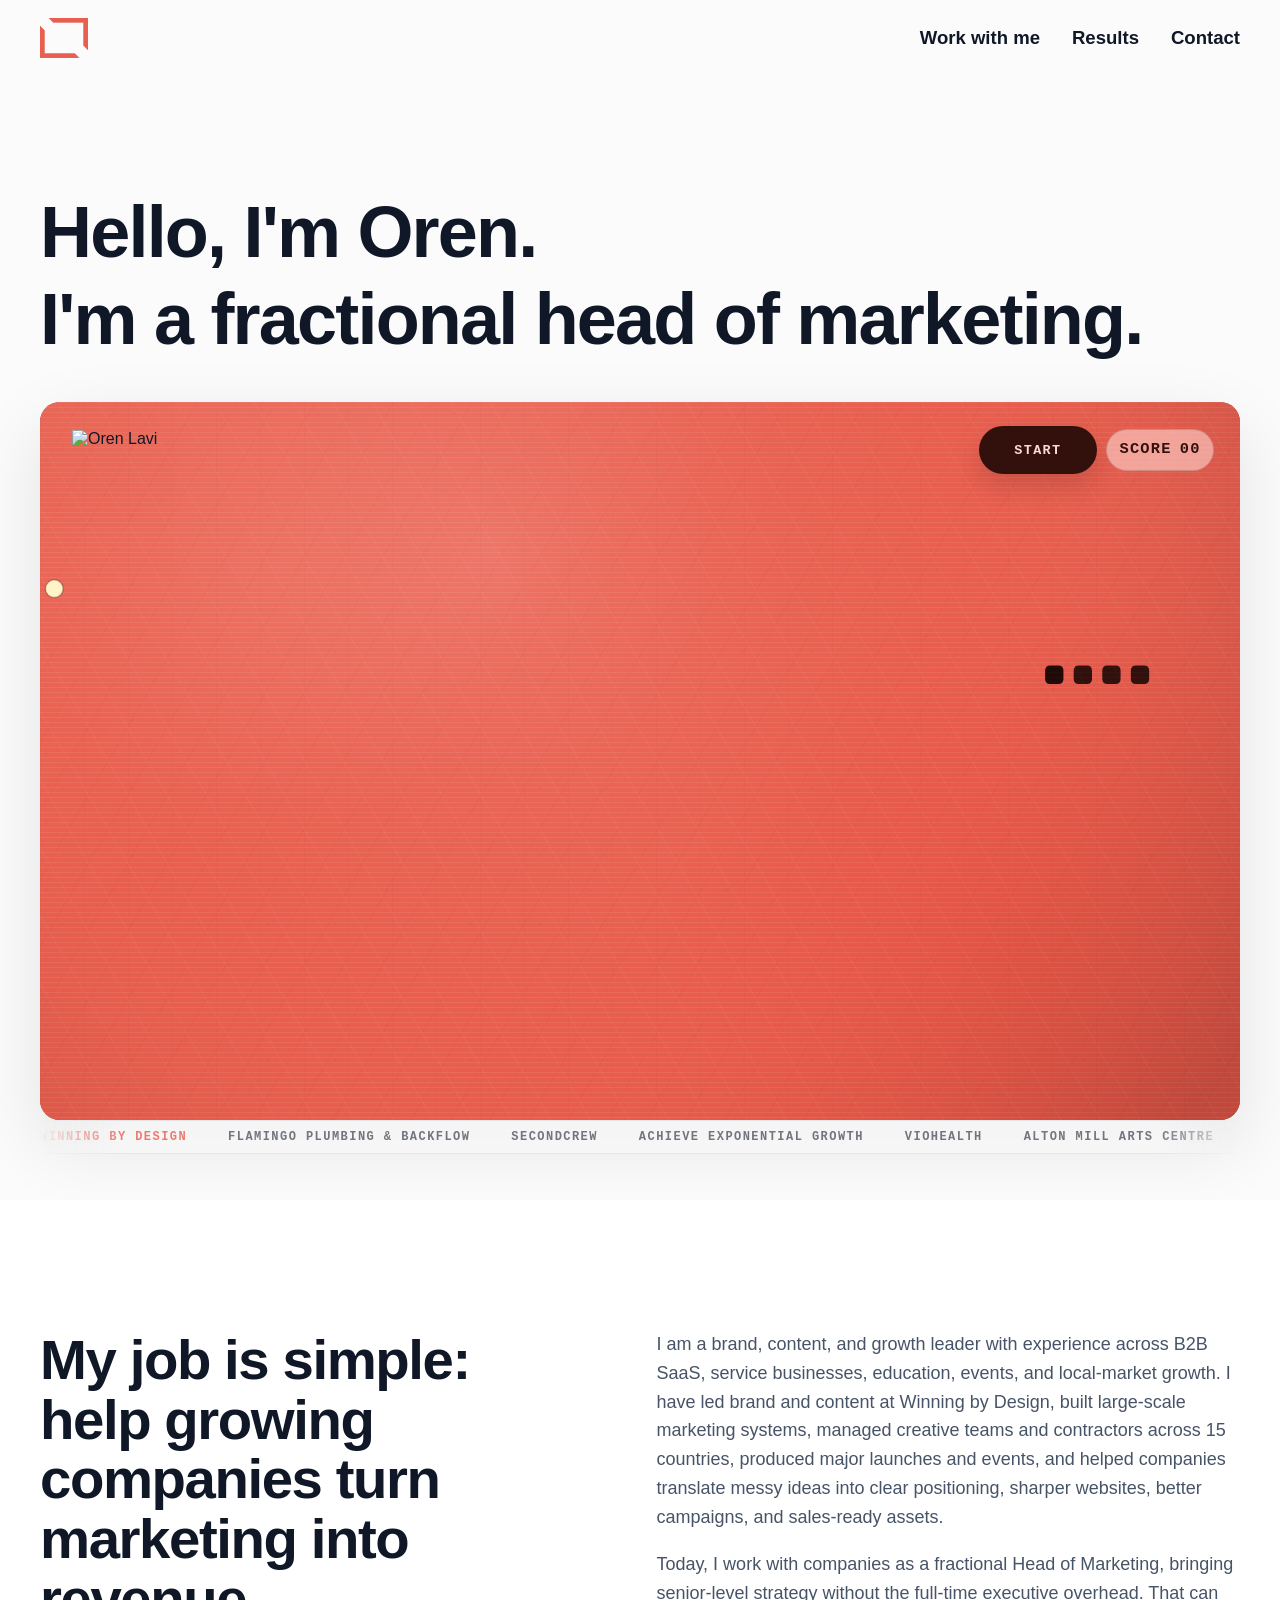
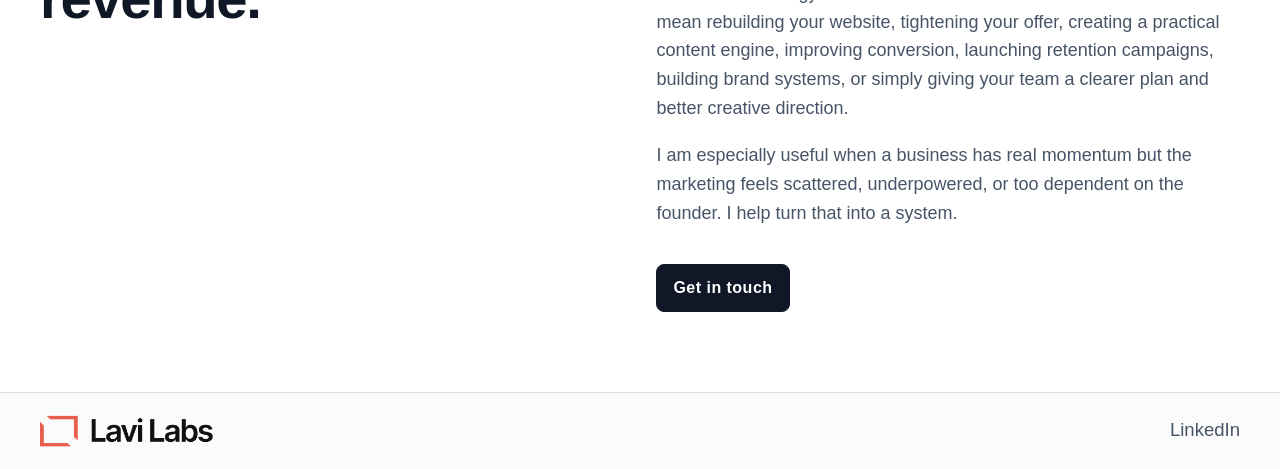
==== commit ed06acdb: "Remove footer email link" ====
--- a/index.html
+++ b/index.html
@@ -90,7 +90,6 @@
         <img src="assets/lavi-labs-logo.png" alt="Lavi Labs" />
       </a>
       <nav aria-label="Footer navigation">
-        <a href="mailto:hello@lavilabs.co">Email</a>
         <a href="https://www.linkedin.com/" rel="noreferrer">LinkedIn</a>
       </nav>
     </div>
--- a/styles.css
+++ b/styles.css
@@ -442,23 +442,23 @@
 }
 
 .contact-page .section-inner {
-  width: min(1870px, calc(100% - clamp(2rem, 7.5vw, 9.5rem)));
+  width: min(1200px, calc(100% - 2rem));
 }
 
 .contact-page h1 {
-  max-width: 1600px;
+  max-width: 1120px;
   margin-bottom: clamp(2.6rem, 6vw, 5rem);
   font-size: clamp(4.2rem, 8vw, 7.1rem);
   line-height: 0.98;
 }
 
 .contact-intro {
-  max-width: 1580px;
+  max-width: 1120px;
   margin-bottom: clamp(2rem, 4vw, 3.5rem);
 }
 
 .contact-intro p {
-  max-width: 1580px;
+  max-width: 1120px;
   margin-bottom: 1.2rem;
   color: #344054;
   font-size: clamp(1.14rem, 1.65vw, 1.45rem);
